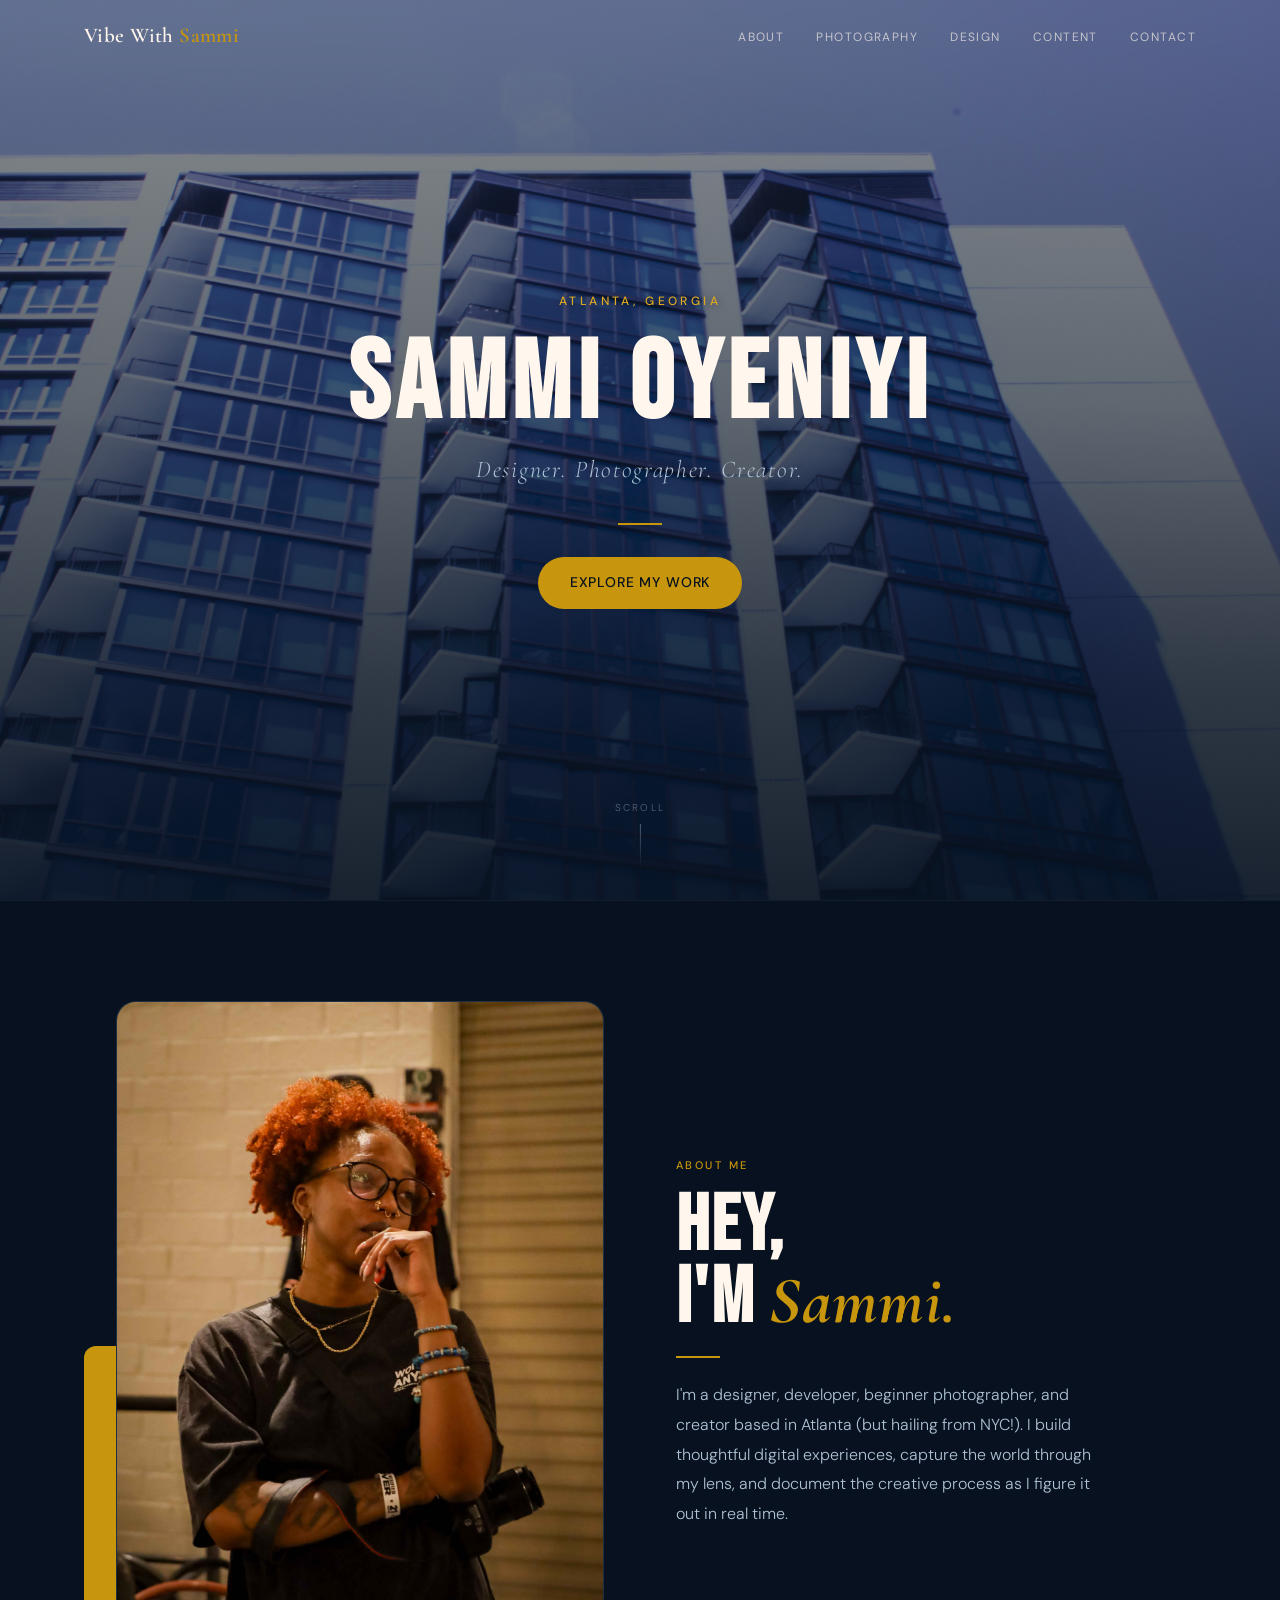
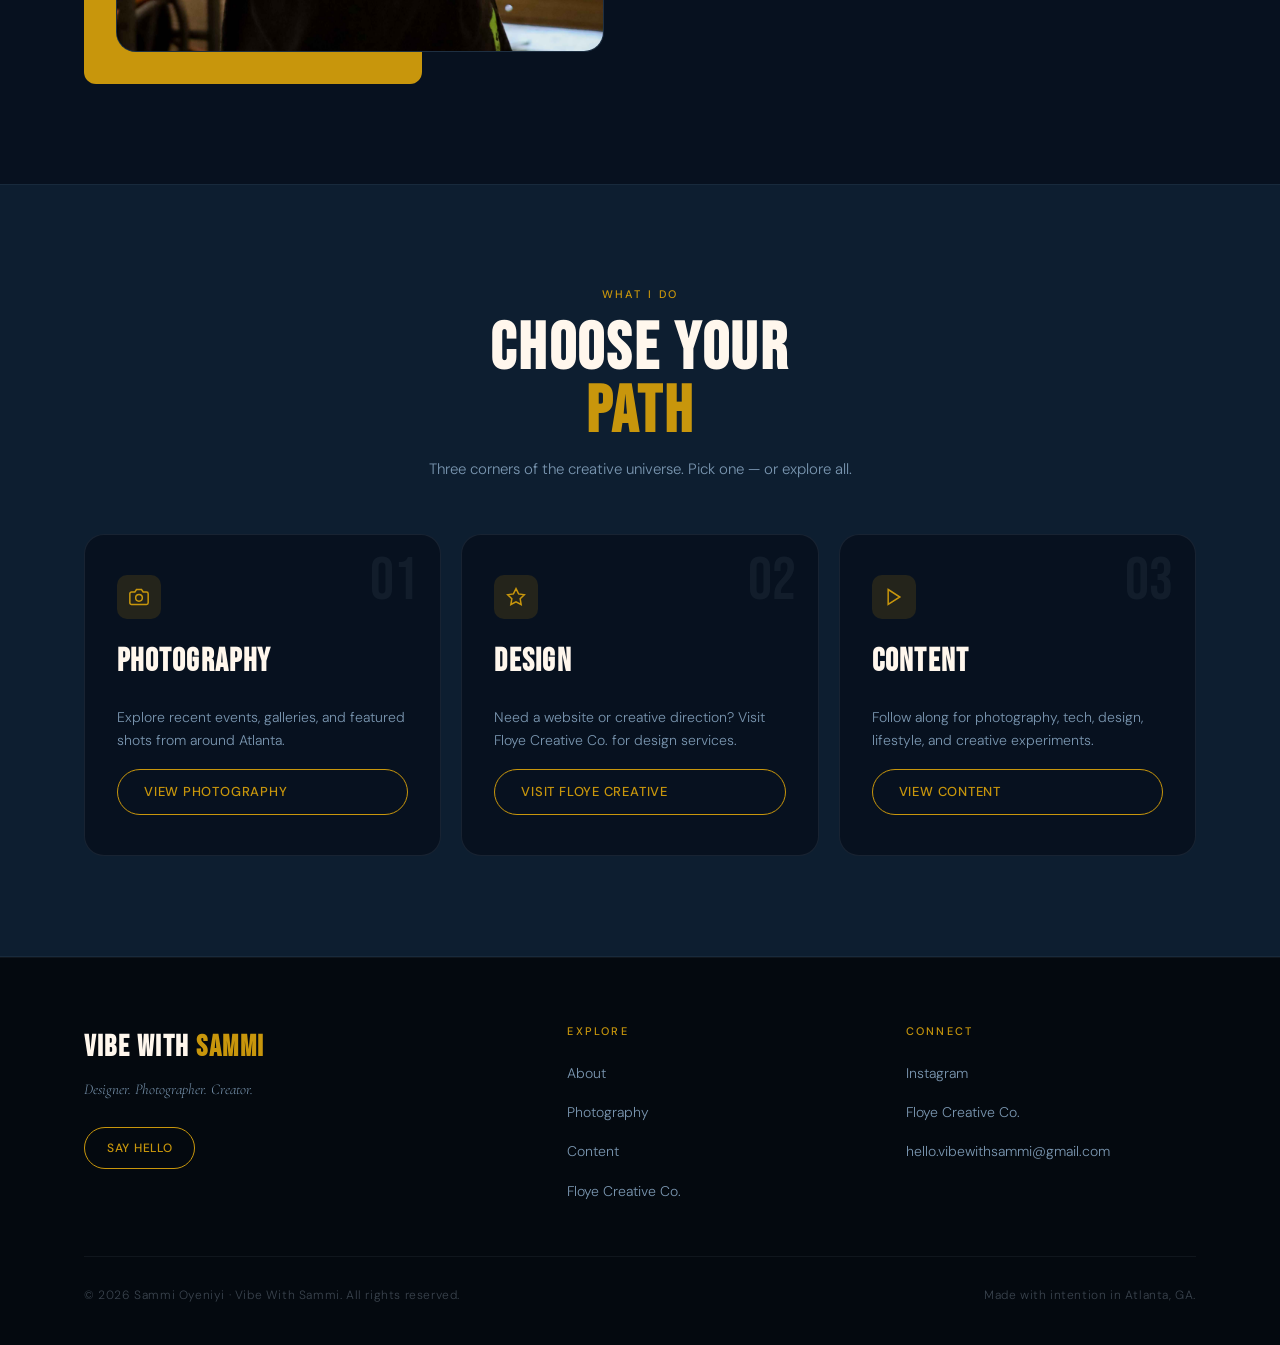
==== index.html @ fb260d22 "imge fix and wording" ====
<!DOCTYPE html>
<html lang="en">
<head>
  <meta charset="UTF-8" />
  <meta name="viewport" content="width=device-width, initial-scale=1.0" />
  <title>Vibe With Sammi — Designer. Photographer. Creator.</title>
  <meta name="description" content="Sammi Oyeniyi — designer, photographer, and creator based in Atlanta." />
  <link rel="preconnect" href="https://fonts.googleapis.com" />
  <link rel="preconnect" href="https://fonts.gstatic.com" crossorigin />
  <link href="https://fonts.googleapis.com/css2?family=Cormorant+Garamond:ital,wght@0,300;0,400;0,600;1,300;1,400&family=DM+Sans:wght@300;400;500&family=Bebas+Neue&display=swap" rel="stylesheet" />
  <link rel="stylesheet" href="styles.css" />

</head>
<body>

  <!-- ── NAV ─────────────────────────────────────── -->
  <nav id="main-nav" class="nav-top" aria-label="Main navigation">
    <div class="container">
      <a href="index.html" class="nav-logo" aria-label="Vibe With Sammi Home">
        Vibe With <span>Sammi</span>
      </a>
      <ul class="nav-links" role="list">
        <li><a href="#about">About</a></li>
        <li><a href="photography.html">Photography</a></li>
        <li><a href="https://www.floyecreative.co/" target="_blank" rel="noopener">Design</a></li>
        <li><a href="content.html">Content</a></li>
        <li><a href="mailto:hello.vibewithsammi@gmail.com">Contact</a></li>
      </ul>
      <button class="nav-toggle" id="nav-toggle" aria-label="Open menu" aria-expanded="false" aria-controls="nav-drawer">
        <span></span><span></span><span></span>
      </button>
    </div>
  </nav>

  <!-- ── Mobile nav drawer ──────────────────────── -->
  <div class="nav-drawer" id="nav-drawer" role="dialog" aria-modal="true" aria-label="Mobile navigation">
    <ul role="list">
      <li><a href="index.html#about">About</a></li>
      <li><a href="photography.html">Photography</a></li>
      <li><a href="https://www.floyecreative.co/" target="_blank" rel="noopener">Design</a></li>
      <li><a href="content.html">Content</a></li>
      <li><a href="mailto:hello.vibewithsammi@gmail.com">Contact</a></li>
    </ul>
    <div class="nav-drawer-meta">
      <p>Atlanta, GA</p>
      <a href="mailto:hello.vibewithsammi@gmail.com">hello.vibewithsammi@gmail.com</a>
    </div>
  </div>

  <!-- ── HERO ─────────────────────────────────────── -->
  <section id="hero" aria-label="Hero">
    <div class="hero-bg" role="img" aria-label="Moody blue-toned photo of a building on the Atlanta Beltline"></div>
    <div class="hero-overlay"></div>

    <div class="hero-content">
      <p class="hero-eyebrow">Atlanta, Georgia</p>
      <h1 class="hero-name">Sammi Oyeniyi</h1>
      <p class="hero-title">Designer. Photographer. Creator.</p>
      <div class="hero-line" aria-hidden="true"></div>
      <a href="#about" class="btn btn-gold" aria-label="Scroll down to explore my work">
        Explore My Work
      </a>
    </div>

    <div class="scroll-hint" aria-hidden="true">Scroll</div>
  </section>

  <!-- ── ABOUT ────────────────────────────────────── -->
  <section id="about" aria-labelledby="about-heading">
    <div class="container">
      <div class="about-grid">

        <div class="about-photo">
          <div class="about-photo-frame">
           <img src="assets/450A0228.jpg" alt="Portrait of Sammi Oyeniyi" />
          </div>
        </div>

        <div class="about-text">
          <span class="section-label">About Me</span>
          <h2 id="about-heading">Hey,<br>I'm <em>Sammi.</em></h2>
          <div class="about-divider" aria-hidden="true"></div>
          <p>
            I'm a designer, developer, beginner photographer, and creator based in Atlanta (but hailing from NYC!).
            I build thoughtful digital experiences, capture the world through my lens,
            and document the creative process as I figure it out in real time.
          </p>
        </div>

      </div>
    </div>
  </section>

  <!-- ── PATHS ────────────────────────────────────── -->
  <section id="paths" aria-labelledby="paths-heading">
    <div class="container">
      <div class="section-header">
        <span class="section-label" style="display:block; text-align:center;">What I Do</span>
        <h2 id="paths-heading">Choose Your<br><span class="accent">Path</span></h2>
        <p class="section-sub">Three corners of the creative universe. Pick one — or explore all.</p>
      </div>

      <div class="paths-grid">

        <div class="path-card">
          <span class="path-number" aria-hidden="true">01</span>
          <div class="path-icon" aria-hidden="true">
            <svg width="20" height="20" viewBox="0 0 24 24" fill="none" stroke="currentColor" stroke-width="1.8">
              <path d="M23 19a2 2 0 0 1-2 2H3a2 2 0 0 1-2-2V8a2 2 0 0 1 2-2h4l2-3h6l2 3h4a2 2 0 0 1 2 2z"/>
              <circle cx="12" cy="13" r="4"/>
            </svg>
          </div>
          <h3>Photography</h3>
          <p>Explore recent events, galleries, and featured shots from around Atlanta.</p>
          <a href="photography.html" class="btn btn-ghost">View Photography</a>
        </div>

        <div class="path-card">
          <span class="path-number" aria-hidden="true">02</span>
          <div class="path-icon" aria-hidden="true">
            <svg width="20" height="20" viewBox="0 0 24 24" fill="none" stroke="currentColor" stroke-width="1.8">
              <polygon points="12 2 15.09 8.26 22 9.27 17 14.14 18.18 21.02 12 17.77 5.82 21.02 7 14.14 2 9.27 8.91 8.26 12 2"/>
            </svg>
          </div>
          <h3>Design</h3>
          <p>Need a website or creative direction? Visit Floye Creative Co. for design services.</p>
          <a href="https://www.floyecreative.co/" target="_blank" rel="noopener" class="btn btn-ghost">Visit Floye Creative</a>
        </div>

        <div class="path-card">
          <span class="path-number" aria-hidden="true">03</span>
          <div class="path-icon" aria-hidden="true">
            <svg width="20" height="20" viewBox="0 0 24 24" fill="none" stroke="currentColor" stroke-width="1.8">
              <polygon points="5 3 19 12 5 21 5 3"/>
            </svg>
          </div>
          <h3>Content</h3>
          <p>Follow along for photography, tech, design, lifestyle, and creative experiments.</p>
          <a href="content.html" class="btn btn-ghost">View Content</a>
        </div>

      </div>
    </div>
  </section>

  <!-- ── FOOTER ────────────────────────────────────── -->
  <footer>
    <div class="container">
      <div class="footer-inner">

        <div class="footer-brand">
          <h3>Vibe With <span>Sammi</span></h3>
          <p>Designer. Photographer. Creator.</p>
          <a href="mailto:hello.vibewithsammi@gmail.com" class="btn btn-ghost" style="font-size:12px; padding:10px 22px;">
            Say Hello
          </a>
        </div>

        <div class="footer-col">
          <h4>Explore</h4>
          <ul class="footer-links" role="list">
            <li><a href="#about">About</a></li>
            <li><a href="photography.html">Photography</a></li>
            <li><a href="content.html">Content</a></li>
            <li><a href="https://www.floyecreative.co/" target="_blank" rel="noopener">Floye Creative Co.</a></li>
          </ul>
        </div>

        <div class="footer-col">
          <h4>Connect</h4>
          <ul class="footer-links" role="list">
            <li><a href="https://instagram.com/vibewithsammi" target="_blank" rel="noopener">Instagram</a></li>
            <li><a href="https://www.floyecreative.co/" target="_blank" rel="noopener">Floye Creative Co.</a></li>
            <li><a href="mailto:hello.vibewithsammi@gmail.com">hello.vibewithsammi@gmail.com</a></li>
          </ul>
        </div>

      </div>

      <div class="footer-bottom">
        <p>© 2026 Sammi Oyeniyi · Vibe With Sammi. All rights reserved.</p>
        <p>Made with intention in Atlanta, GA.</p>
      </div>
    </div>
  </footer>

  <script>
    (function () {
      /* ── Nav hide/show on scroll ──────────────── */
      const nav = document.getElementById('main-nav');
      let lastY = 0, ticking = false;

      window.addEventListener('scroll', function () {
        if (!ticking) {
          requestAnimationFrame(function () {
            const y = window.scrollY;
            if (y < 60) {
              nav.classList.remove('nav-hidden', 'nav-visible');
              nav.classList.add('nav-top');
            } else {
              nav.classList.remove('nav-top');
              if (y > lastY) {
                nav.classList.add('nav-hidden');
                nav.classList.remove('nav-visible');
              } else {
                nav.classList.remove('nav-hidden');
                nav.classList.add('nav-visible');
              }
            }
            lastY = y;
            ticking = false;
          });
          ticking = true;
        }
      });

      /* ── Hide placeholder images that have no src ── */
      document.querySelectorAll('.hero-img img').forEach(function (img) {
        if (!img.src || img.src === window.location.href) {
          img.closest('.hero-img').style.display = 'none';
        }
      });

    /* ── Mobile nav drawer ──────────────────── */
      const toggle = document.getElementById('nav-toggle');
      const drawer = document.getElementById('nav-drawer');
      if (toggle && drawer) {
        toggle.addEventListener('click', function () {
          const isOpen = drawer.classList.toggle('open');
          toggle.classList.toggle('open', isOpen);
          toggle.setAttribute('aria-expanded', String(isOpen));
          document.body.style.overflow = isOpen ? 'hidden' : '';
        });
        drawer.querySelectorAll('a').forEach(function (a) {
          a.addEventListener('click', function () {
            drawer.classList.remove('open');
            toggle.classList.remove('open');
            toggle.setAttribute('aria-expanded', 'false');
            document.body.style.overflow = '';
          });
        });
        document.addEventListener('keydown', function (e) {
          if (e.key === 'Escape' && drawer.classList.contains('open')) {
            drawer.classList.remove('open');
            toggle.classList.remove('open');
            toggle.setAttribute('aria-expanded', 'false');
            document.body.style.overflow = '';
            toggle.focus();
          }
        });
      }
    })();
  </script>

</body>
</html>
---- styles.css ----
/* ═══════════════════════════════════════════════════
   VIBE WITH SAMMI — Global Stylesheet
   ═══════════════════════════════════════════════════ */

/* ── CSS Variables ─────────────────────────────────── */
:root {
  --navy:      #07111F;
  --blue:      #12385C;
  --gold:      #C8960C;
  --gold-lt:   #DFaa20;
  --gold-dim:  rgba(200,150,12,0.15);
  --cream:     #FFF7ED;
  --slate:     #AFC2D5;
  --muted:     #7A96B0;
  --card-bg:   #0D1E30;
  --radius:    12px;
  --radius-lg: 20px;
}

/* ── Reset & Base ──────────────────────────────────── */
*, *::before, *::after { box-sizing: border-box; margin: 0; padding: 0; }
html { scroll-behavior: smooth; }

body {
  background: var(--navy);
  color: var(--cream);
  font-family: 'DM Sans', sans-serif;
  font-weight: 300;
  line-height: 1.7;
  -webkit-font-smoothing: antialiased;
}

img { display: block; max-width: 100%; height: auto; }
a { color: inherit; text-decoration: none; }

/* ── Utility ───────────────────────────────────────── */
.container {
  width: 100%;
  max-width: 1160px;
  margin: 0 auto;
  padding: 0 24px;
}

.accent { color: var(--gold); }

.section-label {
  font-family: 'DM Sans', sans-serif;
  font-size: 11px;
  font-weight: 500;
  letter-spacing: 0.22em;
  text-transform: uppercase;
  color: var(--gold);
  margin-bottom: 16px;
  display: block;
}

section { padding: 100px 0; }

/* ── Buttons ───────────────────────────────────────── */
.btn {
  display: inline-flex;
  align-items: center;
  gap: 8px;
  padding: 14px 32px;
  border-radius: 100px;
  font-family: 'DM Sans', sans-serif;
  font-size: 14px;
  font-weight: 500;
  letter-spacing: 0.06em;
  text-transform: uppercase;
  cursor: pointer;
  border: none;
  transition: transform 0.18s ease, box-shadow 0.18s ease,
              background 0.18s ease, color 0.18s ease, border-color 0.18s ease;
  text-decoration: none;
  white-space: nowrap;
}
.btn:focus-visible { outline: 3px solid var(--gold); outline-offset: 3px; }

.btn-gold { background: var(--gold); color: var(--navy); }
.btn-gold:hover {
  background: var(--gold-lt);
  transform: translateY(-2px);
  box-shadow: 0 8px 32px rgba(200,150,12,0.4);
}

.btn-outline {
  background: transparent;
  color: var(--cream);
  border: 1.5px solid rgba(255,247,237,0.3);
}
.btn-outline:hover { border-color: var(--gold); color: var(--gold); transform: translateY(-2px); }

.btn-ghost {
  background: transparent;
  color: var(--gold);
  border: 1.5px solid var(--gold);
  padding: 11px 26px;
  font-size: 13px;
}
.btn-ghost:hover { background: var(--gold); color: var(--navy); transform: translateY(-2px); }

/* ════════════════════════════════════════════════════
   NAV — hide on scroll down, reveal on scroll up
   ════════════════════════════════════════════════════ */
nav {
  position: fixed;
  top: 0; left: 0; right: 0;
  z-index: 200;
  padding: 18px 0;
  background: rgba(7,17,31,0.85);
  backdrop-filter: blur(14px);
  -webkit-backdrop-filter: blur(14px);
  border-bottom: 1px solid rgba(175,194,213,0.08);
  transition: transform 0.32s cubic-bezier(0.4,0,0.2,1),
              background 0.2s ease;
}

nav.nav-hidden { transform: translateY(-100%); }
nav.nav-visible { transform: translateY(0); }
nav.nav-top { background: transparent; border-bottom-color: transparent; }

nav .container {
  display: flex;
  align-items: center;
  justify-content: space-between;
}

.nav-logo {
  font-family: 'Cormorant Garamond', serif;
  font-size: 21px;
  font-weight: 600;
  letter-spacing: 0.02em;
  color: var(--cream);
}
.nav-logo span { color: var(--gold); }

.nav-links {
  display: flex;
  align-items: center;
  gap: 32px;
  list-style: none;
}
.nav-links a {
  font-size: 12px;
  font-weight: 400;
  letter-spacing: 0.12em;
  text-transform: uppercase;
  color: rgba(255,247,237,0.65);
  transition: color 0.15s;
}
.nav-links a:hover,
.nav-links a.active { color: var(--gold); }

/* ── Hamburger button ────────────────────────────── */
.nav-toggle {
  display: none;
  flex-direction: column;
  justify-content: center;
  gap: 5px;
  width: 40px;
  height: 40px;
  background: none;
  border: none;
  cursor: pointer;
  padding: 6px;
  border-radius: 8px;
  z-index: 210;
  position: relative;
  transition: background 0.15s;
}
.nav-toggle:hover { background: rgba(175,194,213,0.08); }
.nav-toggle:focus-visible { outline: 2px solid var(--gold); outline-offset: 2px; }

.nav-toggle span {
  display: block;
  width: 22px;
  height: 1.5px;
  background: var(--cream);
  border-radius: 2px;
  transition: transform 0.3s ease, opacity 0.2s ease, width 0.3s ease;
  transform-origin: center;
}
.nav-toggle.open span:nth-child(1) { transform: translateY(6.5px) rotate(45deg); }
.nav-toggle.open span:nth-child(2) { opacity: 0; width: 0; }
.nav-toggle.open span:nth-child(3) { transform: translateY(-6.5px) rotate(-45deg); }

/* ── Mobile full-screen drawer ───────────────────── */
.nav-drawer {
  display: none; /* shown as flex on mobile via breakpoint */
  position: fixed;
  inset: 0;
  z-index: 205;
  background: rgba(7,17,31,0.97);
  backdrop-filter: blur(20px);
  -webkit-backdrop-filter: blur(20px);
  flex-direction: column;
  justify-content: center;
  align-items: center;
  transform: translateY(-100%);
  transition: transform 0.38s cubic-bezier(0.4,0,0.2,1);
  pointer-events: none;
}
.nav-drawer.open {
  transform: translateY(0);
  pointer-events: all;
}

.nav-drawer ul {
  list-style: none;
  display: flex;
  flex-direction: column;
  align-items: center;
  gap: 4px;
  padding: 0 32px;
}
.nav-drawer ul li a {
  display: block;
  font-family: 'Bebas Neue', sans-serif;
  font-size: clamp(42px, 11vw, 60px);
  letter-spacing: 0.05em;
  color: rgba(255,247,237,0.65);
  text-transform: uppercase;
  line-height: 1.1;
  padding: 6px 0;
  transition: color 0.15s;
  text-decoration: none;
}
.nav-drawer ul li a:hover,
.nav-drawer ul li a.active { color: var(--gold); }

.nav-drawer-meta {
  position: absolute;
  bottom: 36px;
  left: 0; right: 0;
  display: flex;
  flex-direction: column;
  align-items: center;
  gap: 6px;
}
.nav-drawer-meta p {
  font-size: 11px;
  letter-spacing: 0.18em;
  text-transform: uppercase;
  color: rgba(175,194,213,0.3);
}
.nav-drawer-meta a {
  font-size: 13px;
  color: var(--gold);
}

/* ════════════════════════════════════════════════════
   HERO
   ════════════════════════════════════════════════════ */
#hero {
  position: relative;
  width: 100%;
  height: 100svh;
  min-height: 600px;
  display: flex;
  align-items: center;
  justify-content: center;
  overflow: hidden;
}

.hero-bg {
  position: absolute;
  inset: 0;
  background: var(--blue);
  background-image: url('assets/IMG_0169edit_small.jpg');
  background-size: cover;
  background-position: center center;
}



.hero-overlay {
  position: absolute;
  inset: 0;
  background: linear-gradient(180deg,
    rgba(7,17,31,0.45) 0%,
    rgba(7,17,31,0.62) 45%,
    rgba(7,17,31,0.82) 75%,
    rgba(7,17,31,0.92) 100%);
}

.hero-content {
  position: relative;
  z-index: 2;
  text-align: center;
  padding: 0 24px;
  max-width: 920px;
}

.hero-eyebrow {
  font-size: 12px;
  font-weight: 500;
  letter-spacing: 0.28em;
  text-transform: uppercase;
  color: var(--gold-lt);
  margin-bottom: 24px;
  text-shadow: 0 1px 8px rgba(0,0,0,0.5);
}

.hero-name {
  font-family: 'Bebas Neue', sans-serif;
  font-size: clamp(56px, 9vw, 110px);
  letter-spacing: 0.06em;
  line-height: 0.92;
  color: var(--cream);
  white-space: nowrap;
  margin-bottom: 14px;
}

.hero-title {
  font-family: 'Cormorant Garamond', serif;
  font-size: clamp(17px, 2.5vw, 24px);
  font-weight: 300;
  font-style: italic;
  color: var(--slate);
  letter-spacing: 0.07em;
  margin-bottom: 32px;
}

.hero-line {
  width: 44px;
  height: 2px;
  background: var(--gold);
  margin: 0 auto 32px;
}

.scroll-hint {
  position: absolute;
  bottom: 32px;
  left: 50%;
  transform: translateX(-50%);
  z-index: 2;
  display: flex;
  flex-direction: column;
  align-items: center;
  gap: 8px;
  color: rgba(175,194,213,0.45);
  font-size: 10px;
  letter-spacing: 0.22em;
  text-transform: uppercase;
}
.scroll-hint::after {
  content: '';
  display: block;
  width: 1px;
  height: 44px;
  background: linear-gradient(to bottom, rgba(175,194,213,0.45), transparent);
}

/* ════════════════════════════════════════════════════
   ABOUT
   ════════════════════════════════════════════════════ */
#about { border-top: 1px solid rgba(175,194,213,0.07); }

.about-grid {
  display: grid;
  grid-template-columns: 1fr 1fr;
  gap: 72px;
  align-items: center;
}

.about-photo {
  position: relative;
  /* extra padding so the gold square isn't clipped */
  padding: 0 0 32px 32px;
}

/* Gold square — sits behind and to the bottom-left of the image */
.about-photo::before {
  content: '';
  position: absolute;
  bottom: 0;
  left: 0;
  width: 65%;
  aspect-ratio: 1;
  background: var(--gold);
  border-radius: var(--radius);
  z-index: 0;
}

.about-photo-frame {
  position: relative;
  z-index: 1;
  aspect-ratio: 3/4;
  border-radius: var(--radius-lg);
  overflow: hidden;
  background: var(--card-bg);
  border: 1px solid rgba(175,194,213,0.1);
}

.about-photo-frame .placeholder-img {
  position: absolute;
  inset: 0;
  background: linear-gradient(160deg, #12385C 0%, #0D1E30 60%, #07111F 100%);
  display: flex;
  align-items: center;
  justify-content: center;
  flex-direction: column;
  gap: 12px;
  color: var(--muted);
  font-size: 13px;
  letter-spacing: 0.1em;
}
.placeholder-img svg { opacity: 0.3; }

.about-photo-frame img {
  width: 100%;
  height: 100%;
  object-fit: cover;
  object-position: center top;
  display: block;
}

.about-text h2 {
  font-family: 'Bebas Neue', sans-serif;
  font-size: clamp(50px, 6.5vw, 78px);
  letter-spacing: 0.03em;
  line-height: 0.92;
  color: var(--cream);
  margin-bottom: 8px;
}
.about-text h2 em {
  font-family: 'Cormorant Garamond', serif;
  font-style: italic;
  color: var(--gold);
  font-size: 0.85em;
  letter-spacing: 0.02em;
}

.about-divider {
  width: 44px;
  height: 2px;
  background: var(--gold);
  margin: 22px 0;
}

.about-text p {
  font-size: 16px;
  line-height: 1.85;
  color: var(--slate);
  max-width: 440px;
}

/* ════════════════════════════════════════════════════
   PATHS
   ════════════════════════════════════════════════════ */
#paths {
  background: var(--card-bg);
  border-top: 1px solid rgba(175,194,213,0.07);
  border-bottom: 1px solid rgba(175,194,213,0.07);
}

#paths .section-header {
  text-align: center;
  margin-bottom: 52px;
}

#paths h2 {
  font-family: 'Bebas Neue', sans-serif;
  font-size: clamp(42px, 5.5vw, 66px);
  letter-spacing: 0.04em;
  color: var(--cream);
  line-height: 0.95;
  margin-bottom: 12px;
}

#paths .section-sub {
  font-size: 15px;
  color: var(--muted);
}

.paths-grid {
  display: grid;
  grid-template-columns: repeat(3, 1fr);
  gap: 20px;
}

.path-card {
  background: var(--navy);
  border: 1px solid rgba(175,194,213,0.1);
  border-radius: var(--radius-lg);
  padding: 40px 32px;
  display: flex;
  flex-direction: column;
  gap: 16px;
  position: relative;
  overflow: hidden;
  transition: border-color 0.2s, transform 0.2s;
}
.path-card:hover { border-color: rgba(200,150,12,0.4); transform: translateY(-4px); }
.path-card::before {
  content: '';
  position: absolute;
  top: 0; left: 0; right: 0;
  height: 3px;
  background: var(--gold);
  opacity: 0;
  transition: opacity 0.2s;
}
.path-card:hover::before { opacity: 1; }

.path-number {
  font-family: 'Bebas Neue', sans-serif;
  font-size: 60px;
  line-height: 1;
  color: rgba(175,194,213,0.07);
  position: absolute;
  top: 16px; right: 22px;
}

.path-icon {
  width: 44px; height: 44px;
  border-radius: 10px;
  background: var(--gold-dim);
  display: flex;
  align-items: center;
  justify-content: center;
  color: var(--gold);
}

.path-card h3 {
  font-family: 'Bebas Neue', sans-serif;
  font-size: 32px;
  letter-spacing: 0.04em;
  color: var(--cream);
}

.path-card p {
  font-size: 14px;
  line-height: 1.7;
  color: var(--muted);
  flex: 1;
}

/* ════════════════════════════════════════════════════
   SECTION HEADING SHARED
   ════════════════════════════════════════════════════ */
.section-heading {
  font-family: 'Bebas Neue', sans-serif;
  font-size: clamp(42px, 5.5vw, 70px);
  letter-spacing: 0.04em;
  color: var(--cream);
  line-height: 0.93;
  margin-bottom: 12px;
}

.section-intro {
  display: flex;
  align-items: flex-end;
  justify-content: space-between;
  flex-wrap: wrap;
  gap: 20px;
  margin-bottom: 44px;
}

/* ════════════════════════════════════════════════════
   GALLERY GRID (Photography page featured section)
   ════════════════════════════════════════════════════ */
.featured-grid {
  display: grid;
  grid-template-columns: repeat(12, 1fr);
  gap: 12px;
  align-items: start;
}

/* Each item is a self-contained aspect-ratio box — no min-height hacks */
.featured-item {
  border-radius: var(--radius);
  overflow: hidden;
  background: var(--card-bg);
  border: 1px solid rgba(175,194,213,0.07);
}

/* Desktop: column spans + per-item aspect ratios */
.featured-item:nth-child(1) { grid-column: 1 / 7;   aspect-ratio: 4/3; }
.featured-item:nth-child(2) { grid-column: 7 / 10;  aspect-ratio: 2/3; grid-row: 1 / 3; }
.featured-item:nth-child(3) { grid-column: 10 / 13; aspect-ratio: 3/2; }
.featured-item:nth-child(4) { grid-column: 10 / 13; aspect-ratio: 3/2; }
.featured-item:nth-child(5) { grid-column: 1 / 5;   aspect-ratio: 4/3; }
.featured-item:nth-child(6) { grid-column: 5 / 9;   aspect-ratio: 4/3; }
.featured-item:nth-child(7) { grid-column: 9 / 13;  aspect-ratio: 4/3; }

/* Image fills the box without being clipped */
.featured-item img {
  width: 100%;
  height: 100%;
  object-fit: cover;
  object-position: center;
  display: block;
  transition: transform 0.4s ease;
}
.featured-item:hover img { transform: scale(1.03); }

/* Placeholder shown before real images are added */
.gallery-placeholder {
  width: 100%;
  height: 100%;
  min-height: 140px;
  background: linear-gradient(160deg, #0D1E30 0%, #12385C 50%, #07111F 100%);
  display: flex;
  align-items: center;
  justify-content: center;
  flex-direction: column;
  gap: 10px;
  color: rgba(175,194,213,0.22);
  font-size: 11px;
  letter-spacing: 0.15em;
  text-transform: uppercase;
}
.gallery-placeholder svg { opacity: 0.22; }

/* ════════════════════════════════════════════════════
   EVENTS (Photography page)
   ════════════════════════════════════════════════════ */
.events-grid {
  display: grid;
  grid-template-columns: repeat(2, 1fr);
  gap: 24px;
}

.event-card {
  background: var(--navy);
  border: 1px solid rgba(175,194,213,0.1);
  border-radius: var(--radius-lg);
  overflow: hidden;
  transition: border-color 0.2s, transform 0.2s;
  display: flex;
  flex-direction: column;
}
.event-card:hover { border-color: rgba(200,150,12,0.35); transform: translateY(-4px); }

.event-thumb {
  width: 100%;
  aspect-ratio: 16/9;
  background: linear-gradient(135deg, #0D1E30, #12385C, #07111F);
  position: relative;
  overflow: hidden;
}
.event-thumb .placeholder-img {
  position: absolute; inset: 0;
  display: flex; align-items: center; justify-content: center;
  flex-direction: column; gap: 10px;
  color: rgba(175,194,213,0.22);
  font-size: 11px; letter-spacing: 0.15em; text-transform: uppercase;
}
.event-thumb img { width:100%; height:100%; object-fit:cover; position:absolute; inset:0; }

.event-body {
  padding: 28px 32px 32px;
  flex: 1;
  display: flex;
  flex-direction: column;
  gap: 12px;
}

.event-meta { display: flex; align-items: center; gap: 12px; }

.event-type {
  font-size: 10px; font-weight: 500; letter-spacing: 0.2em; text-transform: uppercase;
  color: var(--gold);
  background: var(--gold-dim);
  padding: 4px 12px; border-radius: 100px;
}

.event-date { font-size: 12px; color: var(--muted); letter-spacing: 0.05em; }

.event-body h3 {
  font-family: 'Bebas Neue', sans-serif;
  font-size: 36px; letter-spacing: 0.04em; color: var(--cream); line-height: 1;
}

.event-body p { font-size: 14px; color: var(--muted); line-height: 1.7; flex: 1; }

.event-card.coming-soon {
  border-style: dashed;
  border-color: rgba(175,194,213,0.12);
  opacity: 0.6;
}

/* ════════════════════════════════════════════════════
   PAGE HERO (interior pages)
   ════════════════════════════════════════════════════ */
.page-hero {
  padding: 156px 0 76px;
  border-bottom: 1px solid rgba(175,194,213,0.07);
  position: relative;
  overflow: hidden;
}

.page-hero::before {
  content: '';
  position: absolute;
  top: 0; right: -80px;
  width: 560px; height: 100%;
  background: radial-gradient(ellipse 60% 70% at 80% 40%, rgba(18,56,92,0.35) 0%, transparent 70%);
  pointer-events: none;
}

.page-hero h1 {
  font-family: 'Bebas Neue', sans-serif;
  font-size: clamp(76px, 12vw, 130px);
  letter-spacing: 0.03em;
  line-height: 0.88;
  color: var(--cream);
  margin-bottom: 24px;
}

.page-hero h1 span {
  display: block;
  font-family: 'Cormorant Garamond', serif;
  font-style: italic;
  font-size: 0.48em;
  font-weight: 300;
  color: var(--gold);
  letter-spacing: 0.06em;
  line-height: 1.3;
}

.page-hero p {
  font-size: 16px;
  color: var(--slate);
  max-width: 440px;
  line-height: 1.8;
}

.page-hero-line {
  width: 44px; height: 2px;
  background: var(--gold);
  margin-bottom: 20px;
}

/* ════════════════════════════════════════════════════
   VIDEO SECTION (Content page)
   ════════════════════════════════════════════════════ */
.video-grid {
  display: grid;
  grid-template-columns: repeat(3, 1fr);
  gap: 20px;
}

.video-card {
  background: var(--card-bg);
  border: 1px solid rgba(175,194,213,0.1);
  border-radius: var(--radius-lg);
  overflow: hidden;
  transition: border-color 0.2s, transform 0.2s;
  display: flex;
  flex-direction: column;
}
.video-card:hover { border-color: rgba(200,150,12,0.35); transform: translateY(-3px); }

/* Flexible embed container — lets TikTok set its own height */
.video-embed {
  width: 100%;
  min-height: 400px;
  background: #000;
  overflow: hidden;
  display: flex;
  align-items: flex-start;
  justify-content: center;
}

/* TikTok blockquote resets — strip its default margin/width constraints */
.video-embed .tiktok-embed {
  margin: 0 !important;
  min-width: 0 !important;
  max-width: 100% !important;
  width: 100% !important;
  border: none !important;
  background: transparent !important;
}

/* Legacy iframe embeds still supported */
.video-embed iframe {
  width: 100%;
  height: 100%;
  border: none;
  display: block;
}

/* Placeholder shown before embed is added */
.video-placeholder {
  width: 100%;
  min-height: 400px;
  background: linear-gradient(160deg, #0D1E30, #07111F);
  display: flex;
  align-items: center;
  justify-content: center;
  flex-direction: column;
  gap: 14px;
  color: rgba(175,194,213,0.3);
  font-size: 11px;
  letter-spacing: 0.15em;
  text-transform: uppercase;
}
.video-placeholder svg { opacity: 0.3; }

.video-label {
  padding: 16px 20px;
  font-size: 13px;
  color: var(--muted);
  text-align: center;
  letter-spacing: 0.05em;
}

/* IG CTA block */
.ig-cta {
  text-align: center;
  padding: 56px 24px;
  border: 1px solid rgba(175,194,213,0.1);
  border-radius: var(--radius-lg);
  background: var(--card-bg);
  margin-bottom: 64px;
  
}

.ig-cta p.section-label { margin-bottom: 12px; }

.ig-cta h2 {
  font-family: 'Bebas Neue', sans-serif;
  font-size: clamp(36px, 5vw, 58px);
  letter-spacing: 0.04em;
  color: var(--cream);
  margin-bottom: 12px;
  line-height: 0.95;
}

.ig-cta .sub {
  font-size: 15px;
  color: var(--muted);
  max-width: 380px;
  margin: 0 auto 28px;
  line-height: 1.7;
}

/* ════════════════════════════════════════════════════
   FOOTER
   ════════════════════════════════════════════════════ */
footer {
  background: #04090F;
  border-top: 1px solid rgba(175,194,213,0.07);
  padding: 64px 0 40px;
}

.footer-inner {
  display: grid;
  grid-template-columns: 1.5fr 1fr 1fr;
  gap: 48px;
  margin-bottom: 52px;
}

.footer-brand h3 {
  font-family: 'Bebas Neue', sans-serif;
  font-size: 30px;
  letter-spacing: 0.05em;
  color: var(--cream);
  margin-bottom: 4px;
}
.footer-brand h3 span { color: var(--gold); }

.footer-brand > p {
  font-family: 'Cormorant Garamond', serif;
  font-style: italic;
  font-size: 15px;
  color: var(--muted);
  margin-bottom: 24px;
}

.footer-col h4 {
  font-size: 11px;
  font-weight: 500;
  letter-spacing: 0.2em;
  text-transform: uppercase;
  color: var(--gold);
  margin-bottom: 18px;
}

.footer-links { list-style: none; display: flex; flex-direction: column; gap: 12px; }
.footer-links a { font-size: 14px; color: var(--muted); transition: color 0.15s; }
.footer-links a:hover { color: var(--cream); }

.footer-bottom {
  border-top: 1px solid rgba(175,194,213,0.07);
  padding-top: 28px;
  display: flex;
  align-items: center;
  justify-content: space-between;
  flex-wrap: wrap;
  gap: 12px;
}
.footer-bottom p { font-size: 12px; color: rgba(175,194,213,0.32); letter-spacing: 0.05em; }

/* ════════════════════════════════════════════════════
   RESPONSIVE
   ════════════════════════════════════════════════════ */
@media (max-width: 960px) {
  section { padding: 72px 0; }

  .nav-links { display: none; }
  .nav-toggle { display: flex; }
  .nav-drawer { display: flex; }

  /* About: stack, image first */
  .about-grid {
    grid-template-columns: 1fr;
    gap: 36px;
  }
  /* keep portrait ratio on mobile, constrain width so square doesn't blow out */
  .about-photo { max-width: 420px; }
  .about-photo-frame { aspect-ratio: 3/4; }

  /* Paths */
  .paths-grid { grid-template-columns: 1fr; gap: 14px; }

  /* Featured grid: 2-col on tablet, aspect-ratio drives height */
  .featured-grid { grid-template-columns: 1fr 1fr; align-items: start; }
  .featured-item:nth-child(1) { grid-column: 1 / 3; grid-row: auto; aspect-ratio: 3/2; }
  .featured-item:nth-child(2) { grid-column: auto;  grid-row: auto; aspect-ratio: 4/3; }
  .featured-item:nth-child(3) { grid-column: auto;  grid-row: auto; aspect-ratio: 4/3; }
  .featured-item:nth-child(4) { grid-column: auto;  grid-row: auto; aspect-ratio: 4/3; }
  .featured-item:nth-child(5) { grid-column: auto;  grid-row: auto; aspect-ratio: 4/3; }
  .featured-item:nth-child(6) { grid-column: auto;  grid-row: auto; aspect-ratio: 4/3; }
  .featured-item:nth-child(7) { grid-column: 1 / 3; grid-row: auto; aspect-ratio: 3/2; }

  /* Events */
  .events-grid { grid-template-columns: 1fr; }

  /* Videos */
  .video-grid { grid-template-columns: 1fr; }

  /* Footer */
  .footer-inner { grid-template-columns: 1fr; gap: 32px; }
  .footer-bottom { flex-direction: column; align-items: flex-start; }

  .section-intro { flex-direction: column; align-items: flex-start; }

  .page-hero { padding: 120px 0 56px; }
  .ig-cta .btn { margin-top: 8px; }
}

@media (max-width: 600px) {
  .hero-name { white-space: normal; font-size: clamp(52px, 14vw, 80px); }

  .featured-grid { grid-template-columns: 1fr; }
  /* Reset all column/row overrides so every item is full-width */
  .featured-item:nth-child(1),
  .featured-item:nth-child(2),
  .featured-item:nth-child(3),
  .featured-item:nth-child(4),
  .featured-item:nth-child(5),
  .featured-item:nth-child(6),
  .featured-item:nth-child(7) {
    grid-column: auto;
    grid-row: auto;
    /* let each image's natural ratio show — or force landscape for consistency */
    aspect-ratio: 4/3;
  }

  .paths-grid { gap: 10px; }
  .path-card { padding: 28px 22px; }

  .event-body { padding: 20px; }

  .video-grid { gap: 14px; }
}
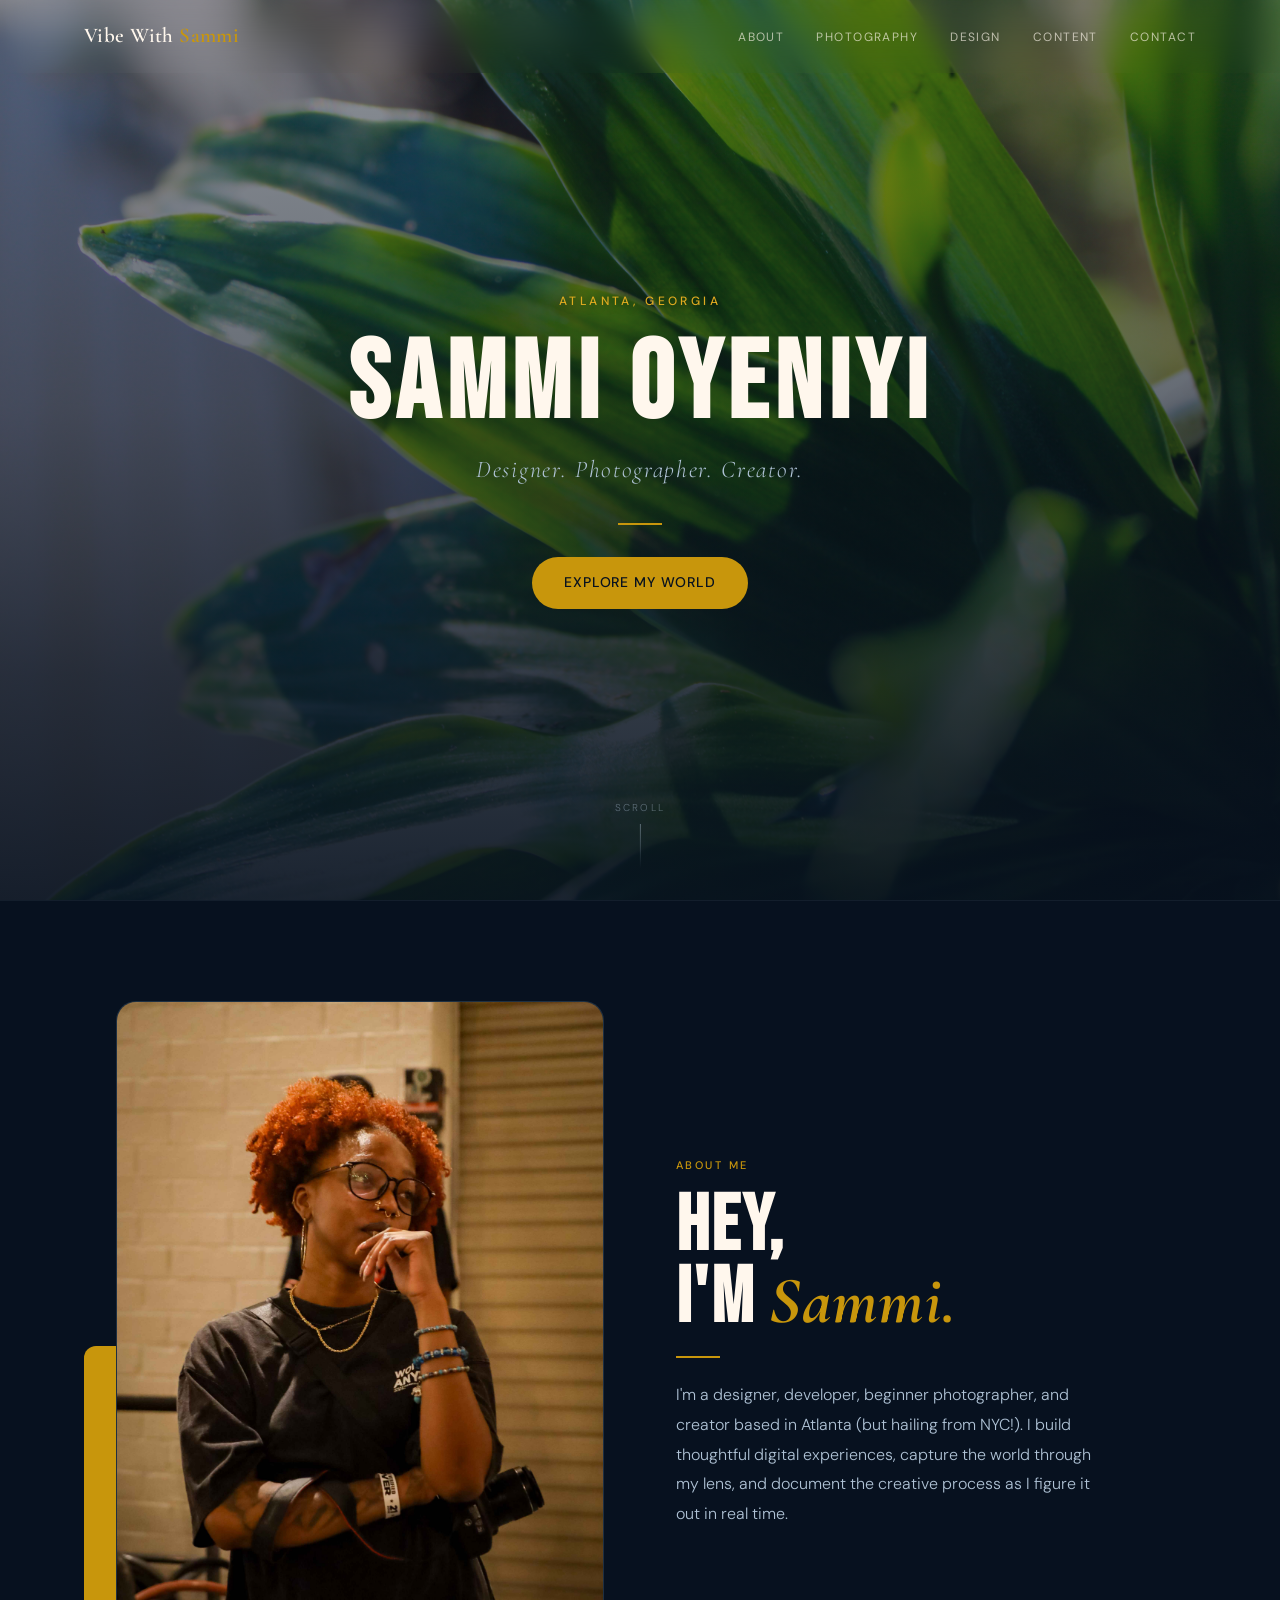
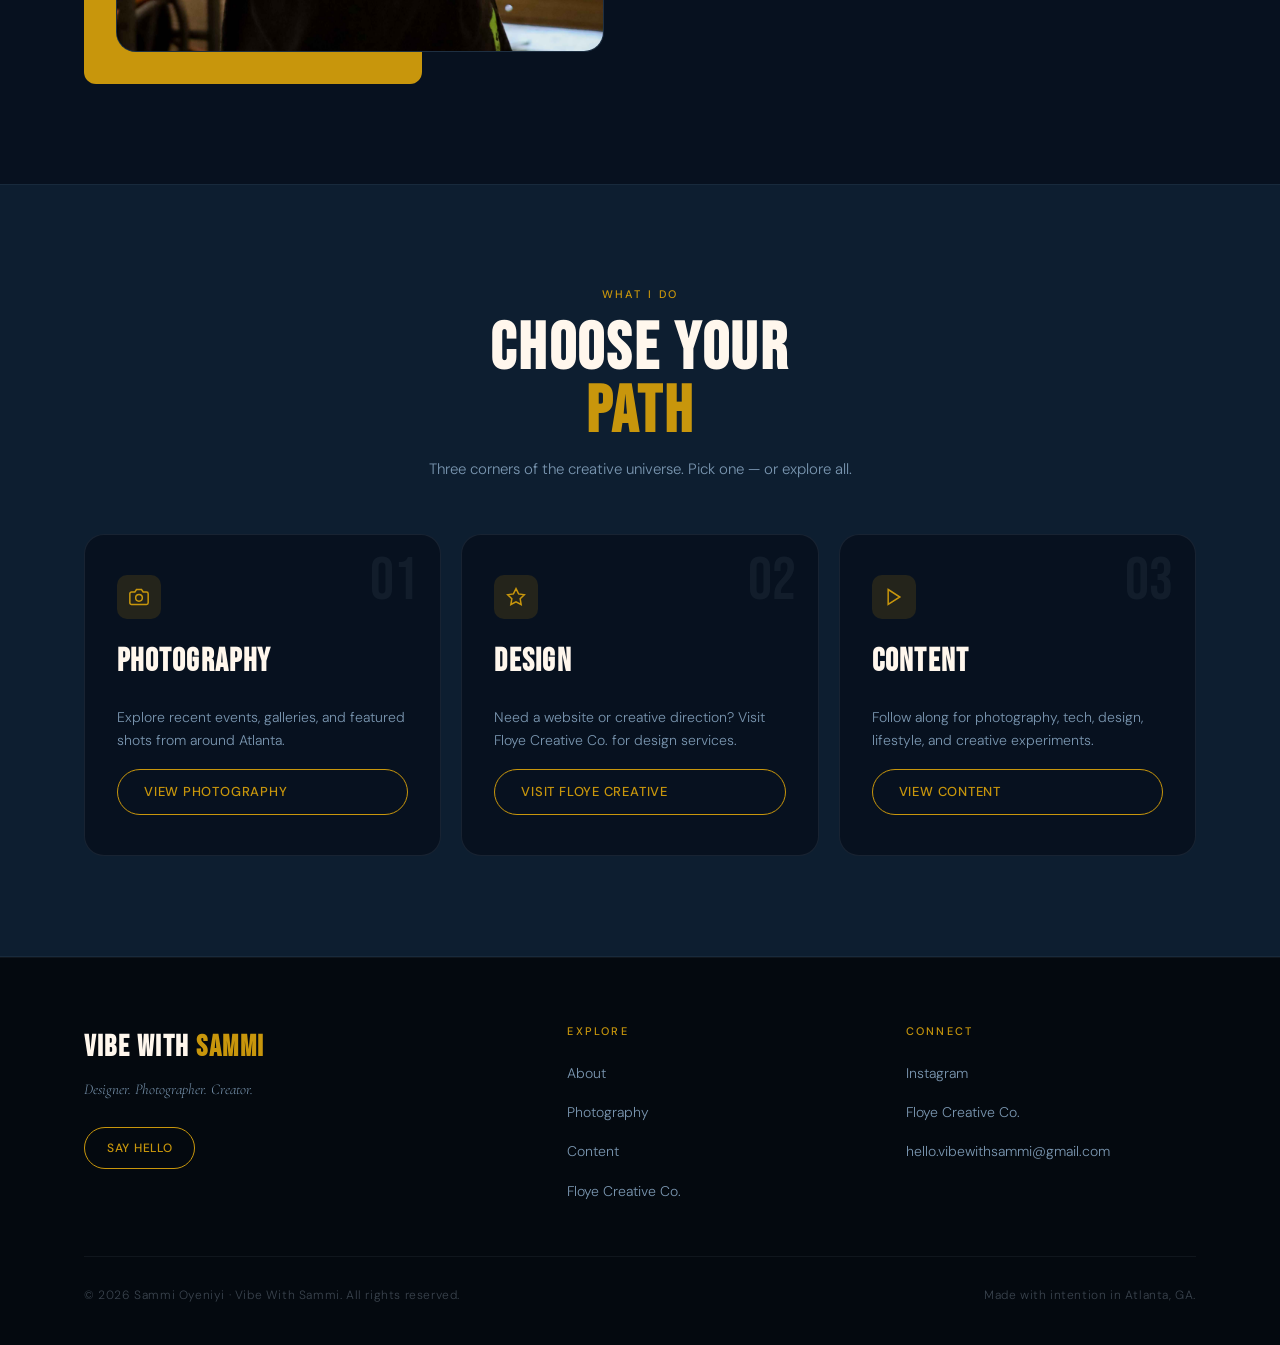
==== commit 36cd9c60: "image clean up" ====
--- a/index.html
+++ b/index.html
@@ -24,7 +24,7 @@
         <li><a href="photography.html">Photography</a></li>
         <li><a href="https://www.floyecreative.co/" target="_blank" rel="noopener">Design</a></li>
         <li><a href="content.html">Content</a></li>
-        <li><a href="mailto:hello.vibewithsammi@gmail.com">Contact</a></li>
+        <li><a href="contact.html">Contact</a></li>
       </ul>
       <button class="nav-toggle" id="nav-toggle" aria-label="Open menu" aria-expanded="false" aria-controls="nav-drawer">
         <span></span><span></span><span></span>
@@ -39,7 +39,7 @@
       <li><a href="photography.html">Photography</a></li>
       <li><a href="https://www.floyecreative.co/" target="_blank" rel="noopener">Design</a></li>
       <li><a href="content.html">Content</a></li>
-      <li><a href="mailto:hello.vibewithsammi@gmail.com">Contact</a></li>
+      <li><a href="contact.html">Contact</a></li>
     </ul>
     <div class="nav-drawer-meta">
       <p>Atlanta, GA</p>
@@ -57,8 +57,8 @@
       <h1 class="hero-name">Sammi Oyeniyi</h1>
       <p class="hero-title">Designer. Photographer. Creator.</p>
       <div class="hero-line" aria-hidden="true"></div>
-      <a href="#about" class="btn btn-gold" aria-label="Scroll down to explore my work">
-        Explore My Work
+      <a href="#about" class="btn btn-gold" aria-label="Scroll down to explore my world">
+        Explore My World
       </a>
     </div>
 
--- a/styles.css
+++ b/styles.css
@@ -267,7 +267,7 @@
   position: absolute;
   inset: 0;
   background: var(--blue);
-  background-image: url('assets/IMG_0169edit_small.jpg');
+  background-image: url('assets/IMG_0560 edit.jpg');
   background-size: cover;
   background-position: center center;
 }
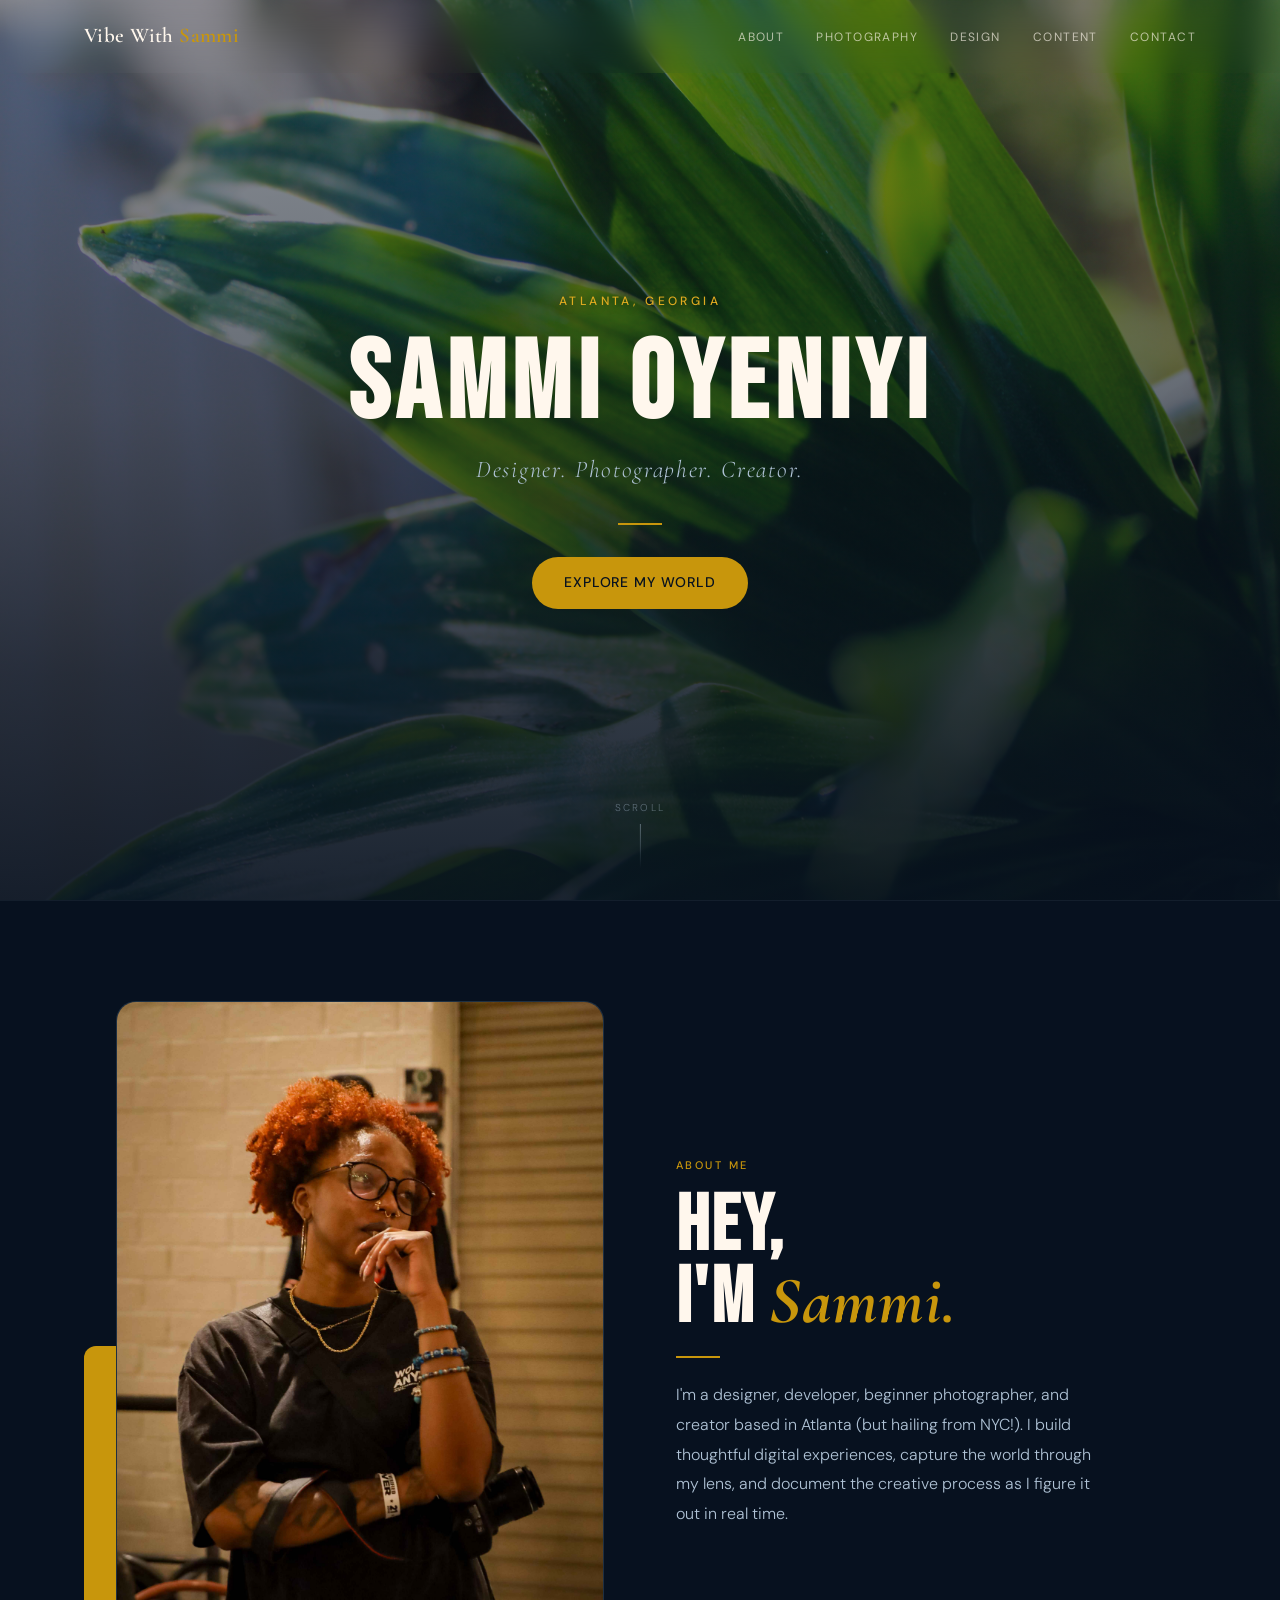
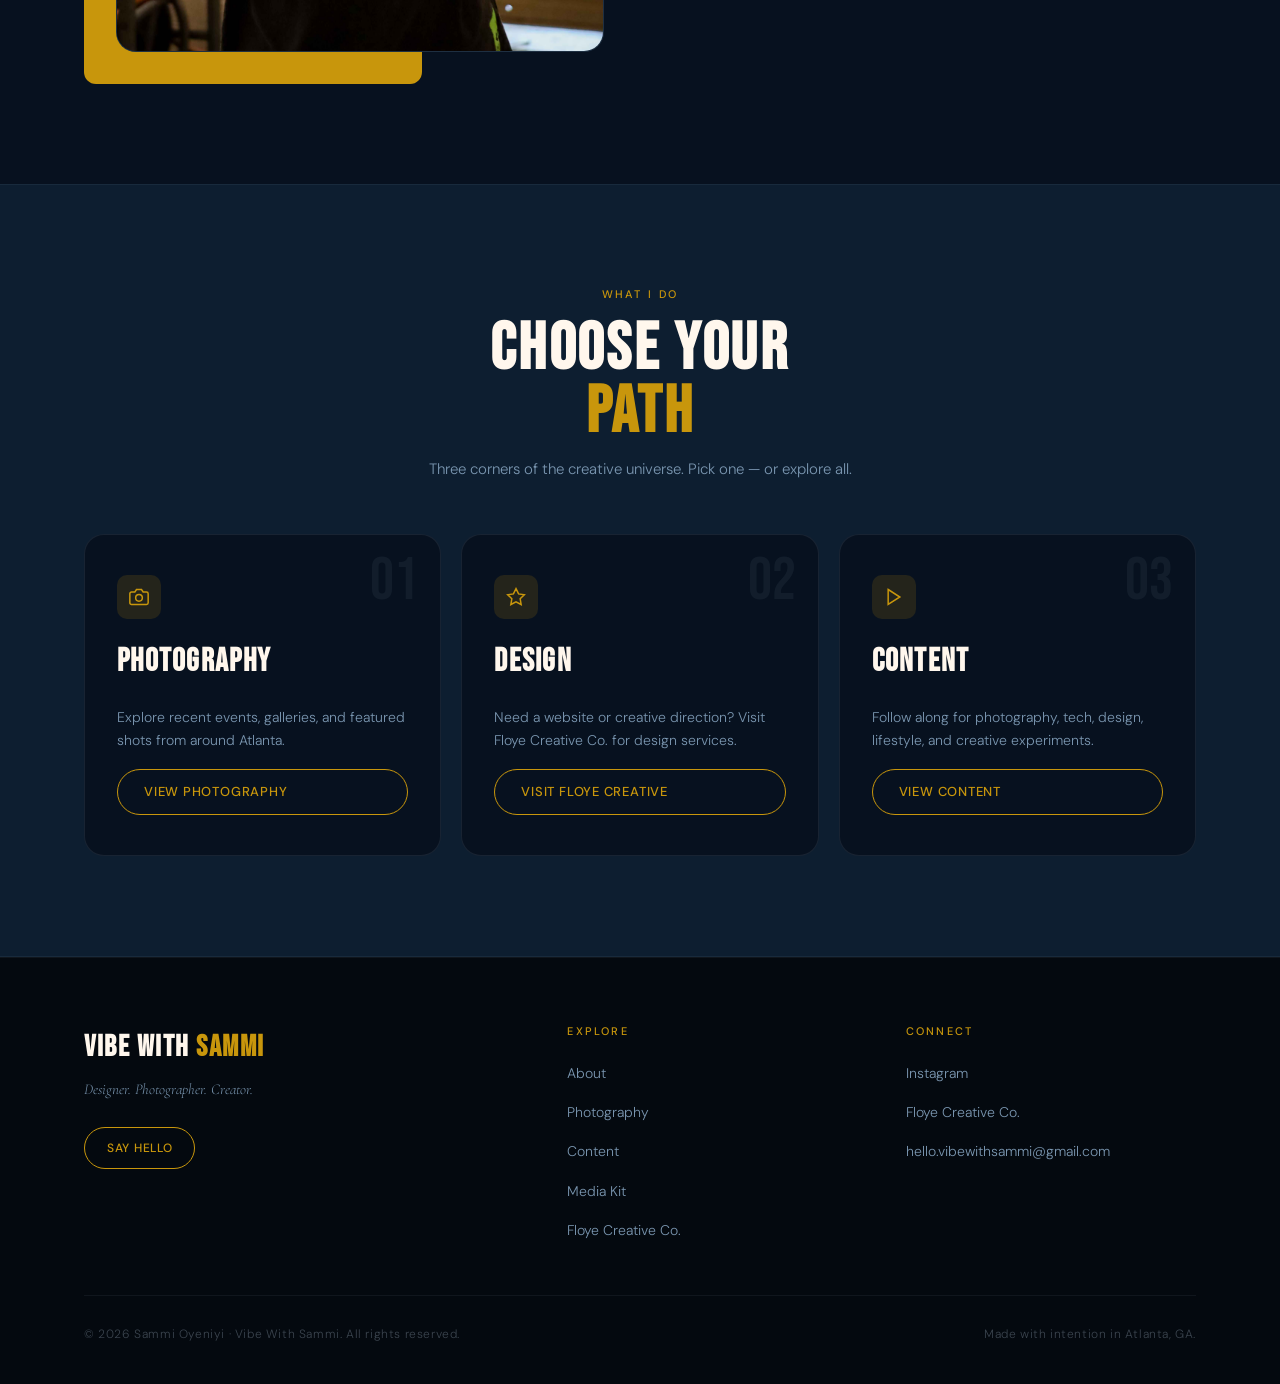
==== commit d27424fe: "add media kit to footer" ====
--- a/index.html
+++ b/index.html
@@ -4,6 +4,7 @@
   <meta charset="UTF-8" />
   <meta name="viewport" content="width=device-width, initial-scale=1.0" />
   <title>Vibe With Sammi — Designer. Photographer. Creator.</title>
+  <link rel="icon" type="image/x-icon" href="assets/favicon.png">
   <meta name="description" content="Sammi Oyeniyi — designer, photographer, and creator based in Atlanta." />
   <link rel="preconnect" href="https://fonts.googleapis.com" />
   <link rel="preconnect" href="https://fonts.gstatic.com" crossorigin />
@@ -162,6 +163,7 @@
             <li><a href="#about">About</a></li>
             <li><a href="photography.html">Photography</a></li>
             <li><a href="content.html">Content</a></li>
+            <li><a href="media-kit.html">Media Kit</a></li>
             <li><a href="https://www.floyecreative.co/" target="_blank" rel="noopener">Floye Creative Co.</a></li>
           </ul>
         </div>
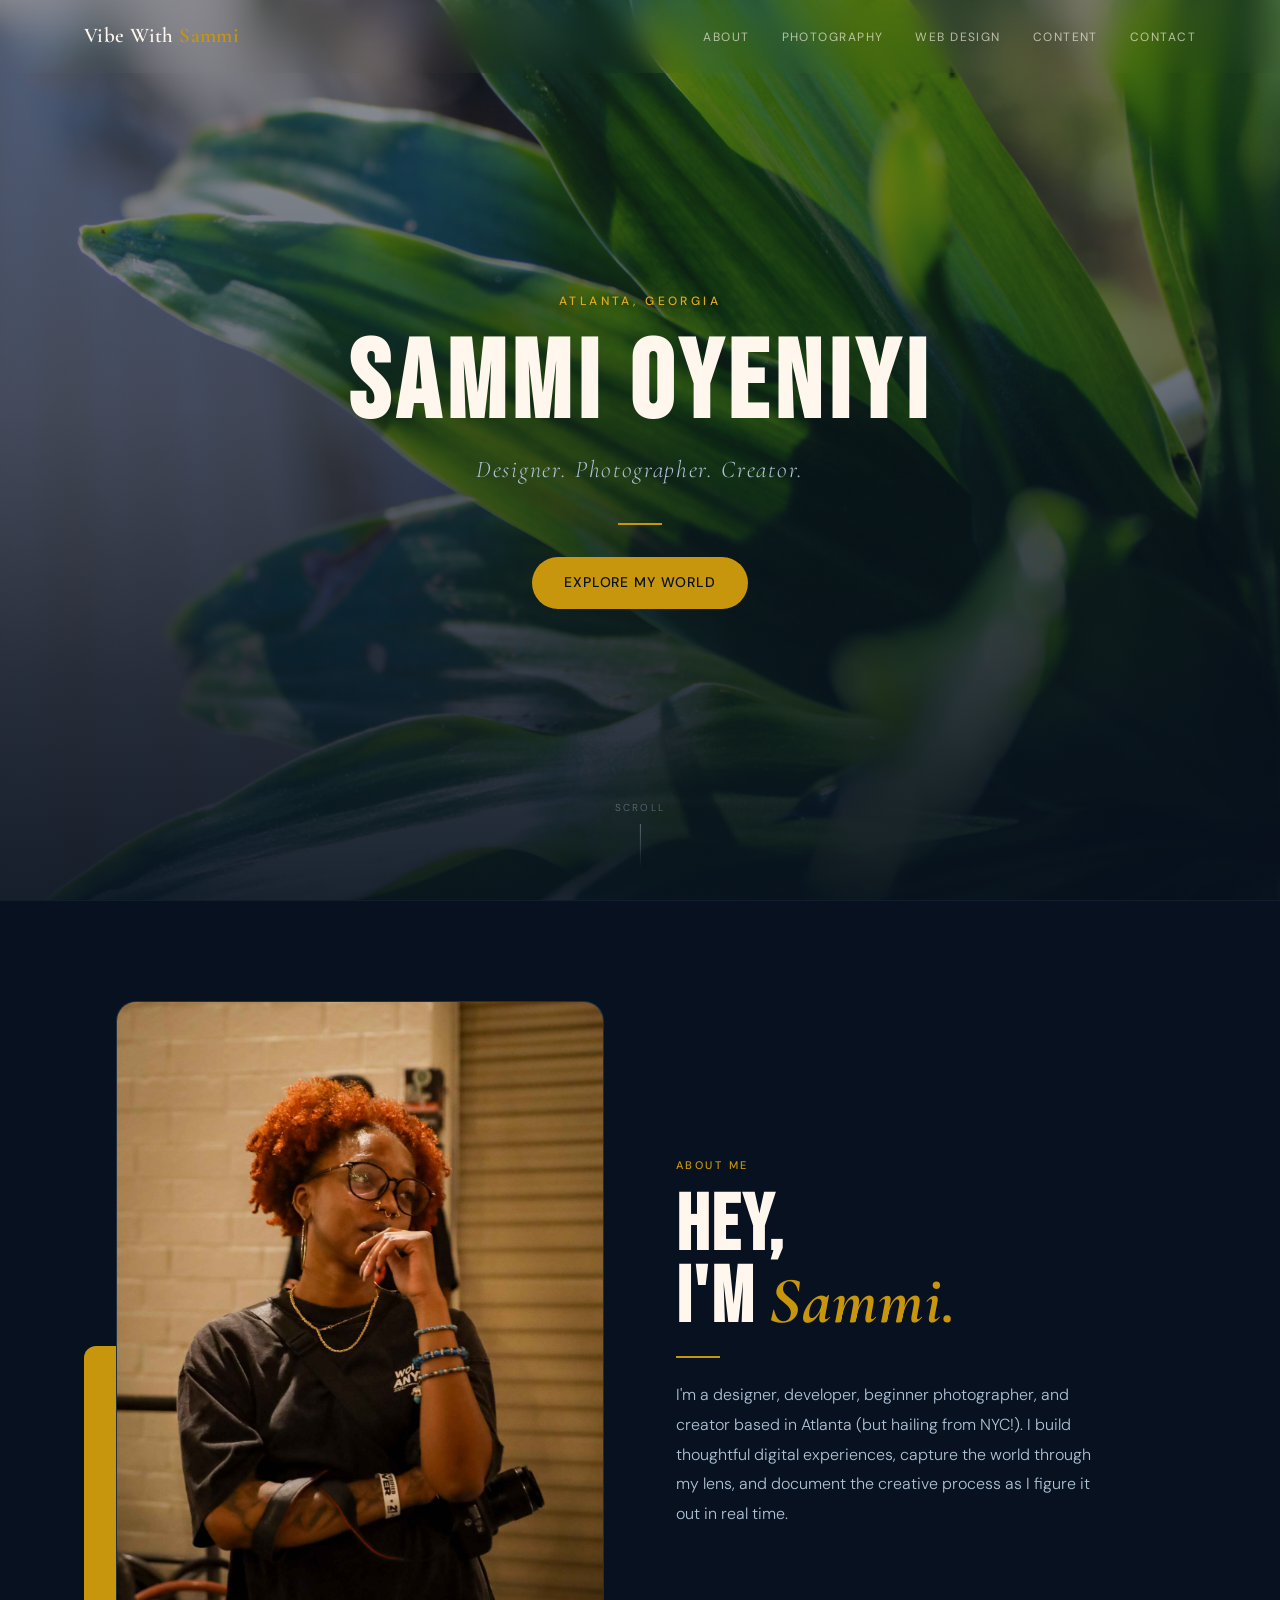
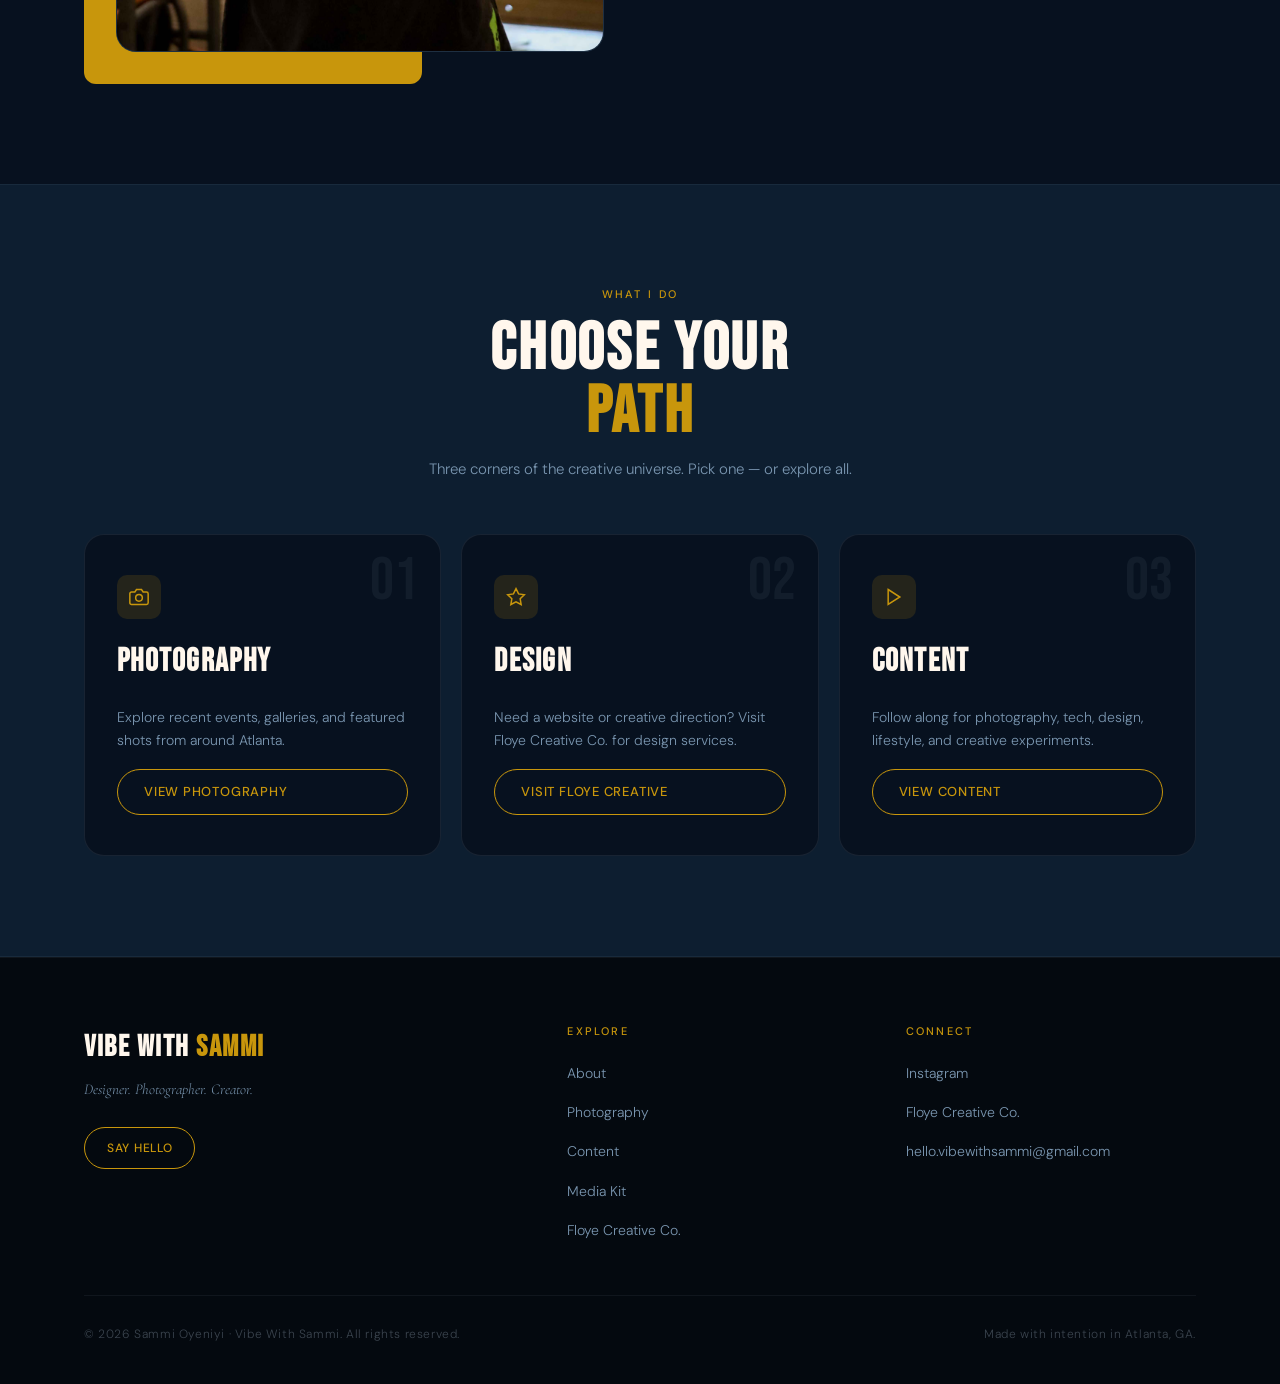
==== commit c4eef715: "update nav for web design" ====
--- a/index.html
+++ b/index.html
@@ -1,6 +1,15 @@
 <!DOCTYPE html>
 <html lang="en">
 <head>
+  <!-- Google tag (gtag.js) -->
+<script async src="https://www.googletagmanager.com/gtag/js?id=G-FV8JNFX2ZS"></script>
+<script>
+  window.dataLayer = window.dataLayer || [];
+  function gtag(){dataLayer.push(arguments);}
+  gtag('js', new Date());
+
+  gtag('config', 'G-FV8JNFX2ZS');
+</script>
   <meta charset="UTF-8" />
   <meta name="viewport" content="width=device-width, initial-scale=1.0" />
   <title>Vibe With Sammi — Designer. Photographer. Creator.</title>
@@ -23,7 +32,7 @@
       <ul class="nav-links" role="list">
         <li><a href="#about">About</a></li>
         <li><a href="photography.html">Photography</a></li>
-        <li><a href="https://www.floyecreative.co/" target="_blank" rel="noopener">Design</a></li>
+        <li><a href="https://www.floyecreative.co/" target="_blank" rel="noopener">Web Design</a></li>
         <li><a href="content.html">Content</a></li>
         <li><a href="contact.html">Contact</a></li>
       </ul>
@@ -38,7 +47,7 @@
     <ul role="list">
       <li><a href="index.html#about">About</a></li>
       <li><a href="photography.html">Photography</a></li>
-      <li><a href="https://www.floyecreative.co/" target="_blank" rel="noopener">Design</a></li>
+      <li><a href="https://www.floyecreative.co/" target="_blank" rel="noopener">Web Design</a></li>
       <li><a href="content.html">Content</a></li>
       <li><a href="contact.html">Contact</a></li>
     </ul>
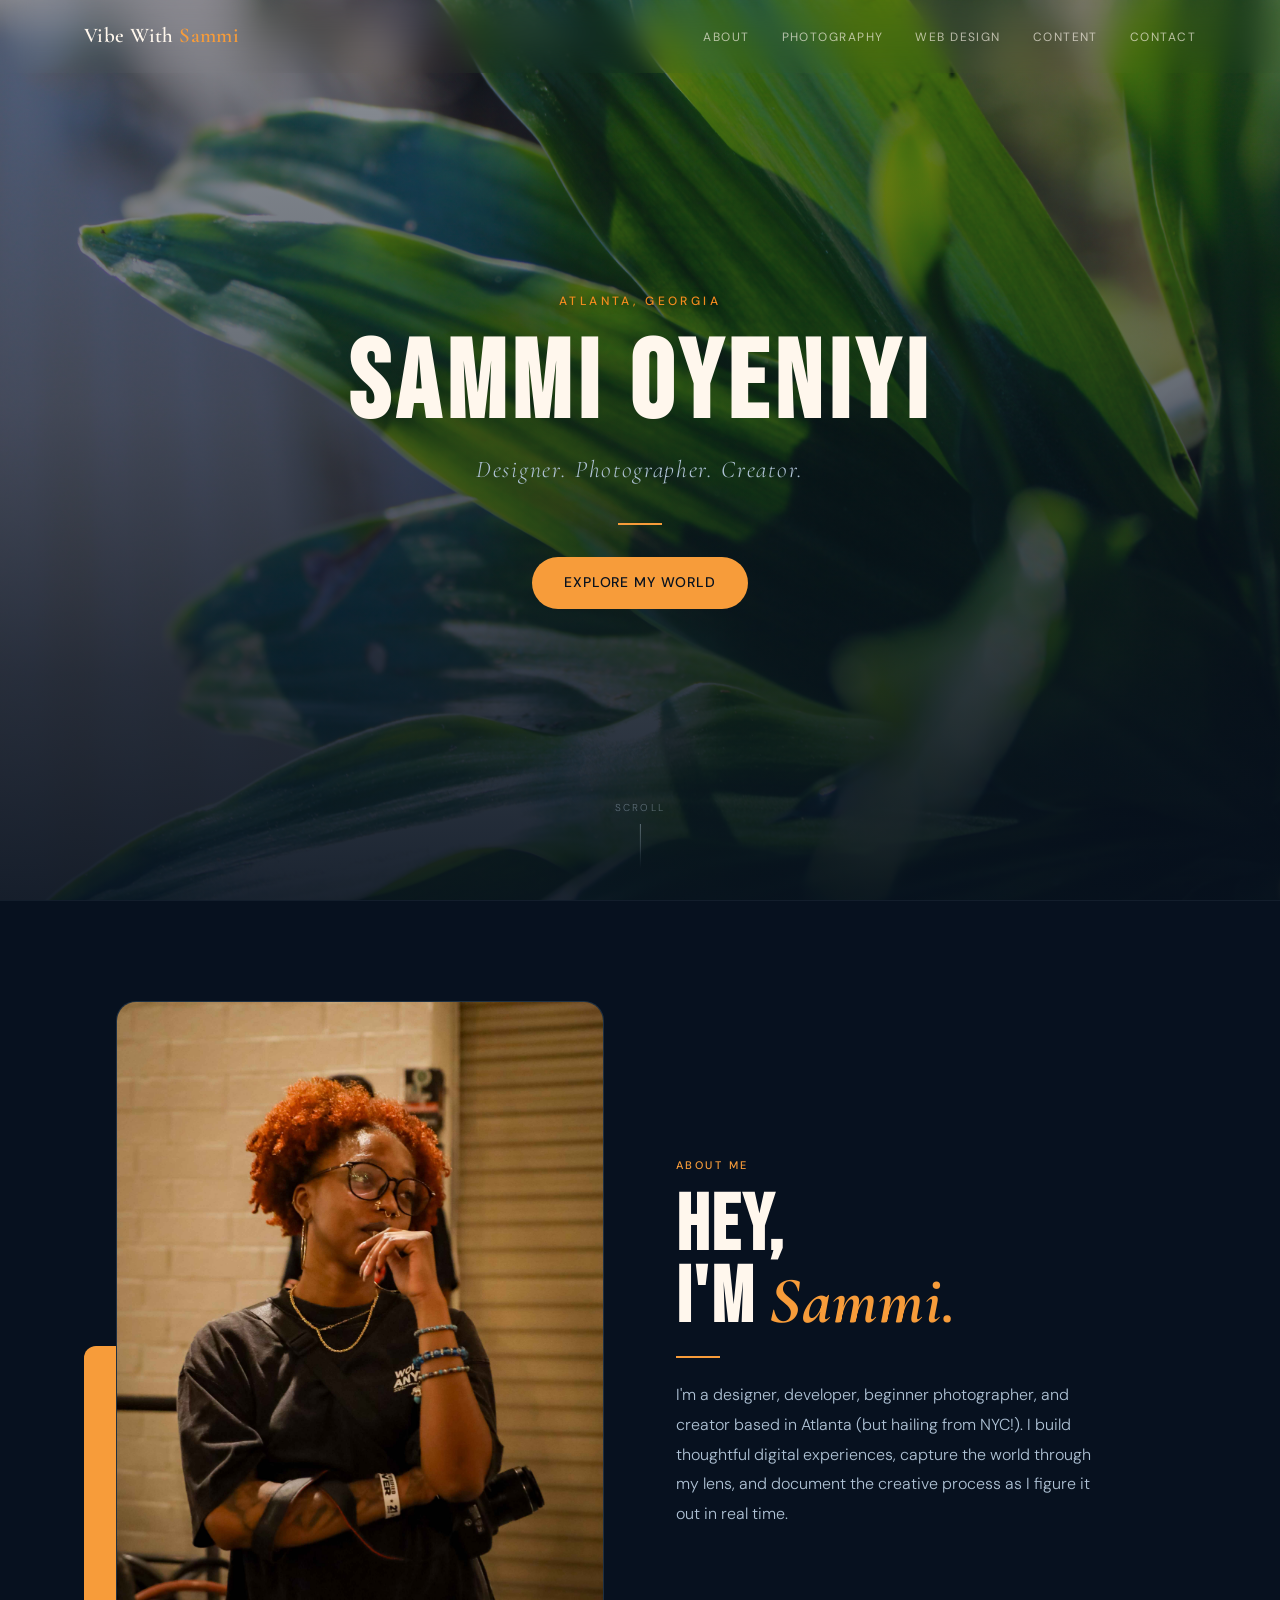
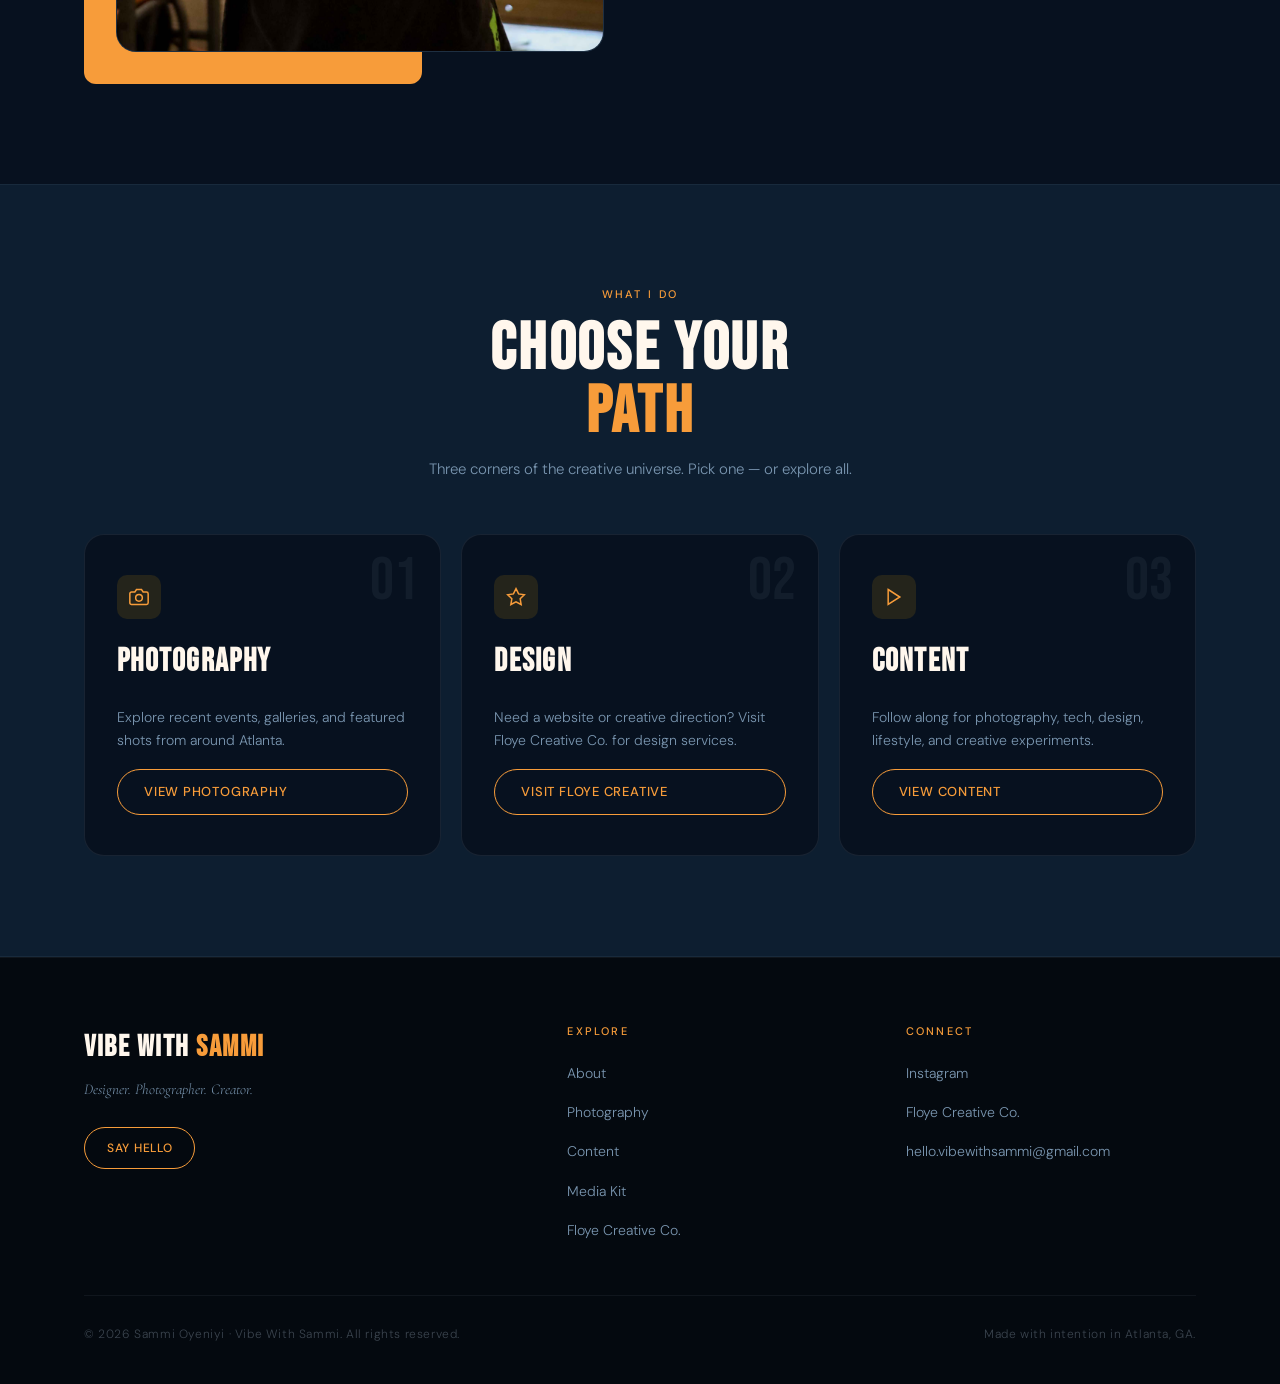
==== commit 976213d7: "color scheme update" ====
--- a/index.html
+++ b/index.html
@@ -17,7 +17,7 @@
   <meta name="description" content="Sammi Oyeniyi — designer, photographer, and creator based in Atlanta." />
   <link rel="preconnect" href="https://fonts.googleapis.com" />
   <link rel="preconnect" href="https://fonts.gstatic.com" crossorigin />
-  <link href="https://fonts.googleapis.com/css2?family=Cormorant+Garamond:ital,wght@0,300;0,400;0,600;1,300;1,400&family=DM+Sans:wght@300;400;500&family=Bebas+Neue&display=swap" rel="stylesheet" />
+  <link href="https://fonts.googleapis.com/css2?family=Cormorant+Garamond:ital,wght@0,300;0,400;0,600;1,300;1,400&family=DM+Sans:wght@300;400;500&family=Bebas+Neue&display=swap&family=Cherry+Bomb+One&display=swap" rel="stylesheet" />
   <link rel="stylesheet" href="styles.css" />
 
 </head>
--- a/styles.css
+++ b/styles.css
@@ -6,8 +6,8 @@
 :root {
   --navy:      #07111F;
   --blue:      #12385C;
-  --gold:      #C8960C;
-  --gold-lt:   #DFaa20;
+  --gold:      #f79c3a;
+  --gold-lt:   #f48c1f;
   --gold-dim:  rgba(200,150,12,0.15);
   --cream:     #FFF7ED;
   --slate:     #AFC2D5;
